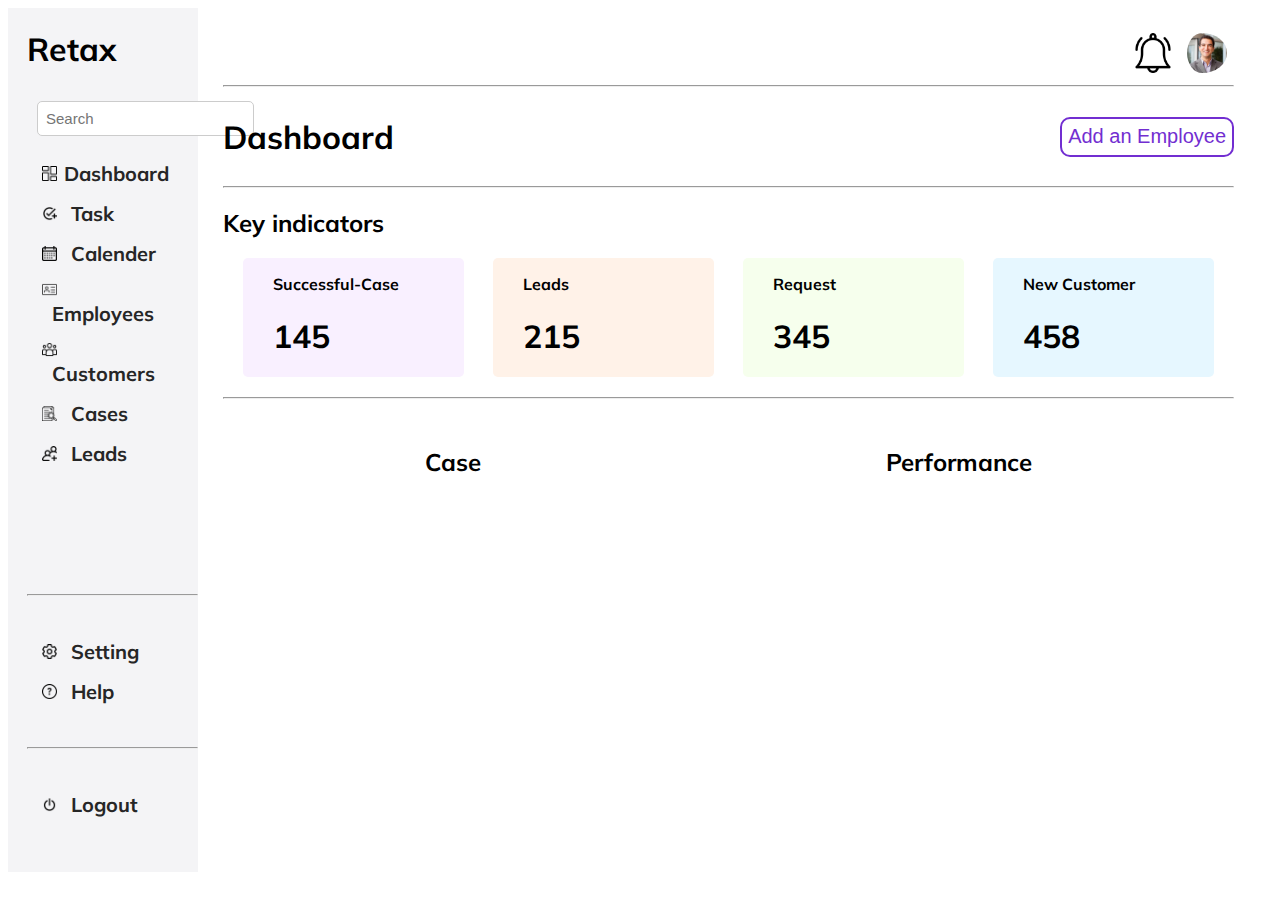
==== index.html @ 21d3f19f "Merge pull request #11 from Anklet9/main" ====
<!DOCTYPE html>
<html lang="en">
  <head>
    <meta charset="UTF-8" />
    <meta http-equiv="X-UA-Compatible" content="IE=edge" />
    <meta name="viewport" content="width=device-width, initial-scale=1.0" />
    <title>Document</title>
    <link rel="stylesheet" href="/style/index.css" />
  </head>
  <body>
    <div class="container">
        <nav id="navbar">
            <div class="nav-child">
              <h1 id="logo">Retax</h1>
              <input type="text" name="search" id="search" placeholder="Search" />
      
              <div  class="link-div">
                <img class="nav-icon" src="/images/dashboard.png" alt="pic" />
                <a class="links" id="dashboard" href="#">Dashboard</a>
              </div>
      
              <div class="link-div">
                <img class="nav-icon" src="/images/task.png" alt="pic" />
                <a class="links" id="task" href="#">Task</a>
              </div>
      
              <div class="link-div">
                <img class="nav-icon" src="/images/calendar.png" alt="pic" />
                <a class="links" id="calender" href="#">Calender</a>
              </div>
      
              <div id="emp-div" class="link-div">
                <img class="nav-icon" src="/images/employees.png" alt="pic" />
                <a class="links" id="employees" href="">Employees</a>
              </div>
      
              <div class="link-div">
                <img class="nav-icon" src="/images/customer.png" alt="pic" />
                <a class="links" id="customers" href="#">Customers</a>
              </div>
      
              <div class="link-div">
                <img class="nav-icon" src="/images/cases.png" alt="pic" />
                <a class="links" id="cases" href="#">Cases</a>
              </div>
      
              <div class="link-div">
                <img class="nav-icon" src="/images/leads.png" alt="pic" />
                <a class="links my-link" id="lead" href="#">Leads</a>
              </div>
      
              <!--Setting logout -->
              
              <div class="bottom-nav">
                  <hr />
                  <br>
                <div class="link-div">
                  <img class="nav-icon" src="/images/setting.png" alt="pic" />
                  <a class="links" id="setting" href="google.com">Setting</a>
                </div>
      
                <div class="link-div">
                  <img class="nav-icon" src="/images/help.png" alt="pic" />
                  <a class="links" id="help" href="#">Help</a>
                </div>
                <br>
                <hr />
                <br>
                <div class="link-div">
                  <img class="nav-icon" src="/images/logout.png" alt="pic" />
                  <a class="links" id="logout" href="#">Logout</a>
                </div>
                <br>
                <br>
              </div>
            </div>
          </nav>



          <!-- Dashboard and data div-->

          <div id="dashboard">
            
              <div id="profile">
                <span class="profile-span">
                    <img class="notification" src="/images/notification.png" alt="">
                <img class="profile-img" src="/images/dummy-profile.png" alt="profile">
                </span>
            </div>
            <hr>

            <!--Main content div start-->

            <div id="dashboard-page">

            <div id="button-div">
                <h1>Dashboard</h1>
                <button id="add-Employee">Add an Employee</button>
            </div>
            <hr>
            <h2>Key indicators</h2>
            <div id="key-indicators">
                
                <div id="successful-case">
                    <p>Successful-Case</p>
                    <h1 id="successful-case-data">145</h1>
                </div>
                <div id="leads">
                    <p>Leads</p>
                    <h1 id="leads-data">215</h1>
                </div>
                <div id="request">
                    <p>Request</p>
                    <h1 id="request-data">345</h1>
                </div>
                <div id="new-customer">
                    <p>New Customer</p>
                    <h1 id="new-customer-data">458</h1>
                </div>
            </div>

            <hr>

            <br>
            <div id="graph-section">
                <div id="graph">
                    <h2>Case</h2>
                </div>
                <div id="percentage">
                    <h2>Performance</h2>
                </div>
            </div>
            </div>
             
            <div id="employees-page">
              <div id="button-div">
                <h1>Employee</h1>
                <button id="add-Employee">Add an Employee</button>
            </div>
            <div id="filterbar">
              <input type="text" name="emp" id="search_emp" placeholder="Search by Name">
              <select name="" id="salary">
                  <option value="">Select Salary Range</option>
                  <option value="25000">less 25000</option>
                  <option value="25000+">25000 - 50000</option>
                  <option value="50000+">50000 - 100000</option>
                  <option value="100000+">100000+</option>
              </select>
              <select name="" id="dept">
                  <option value="">Department</option>
                  <option value="engineering">Engineering</option>
                  <option value="finance">Finance</option>
                  <option value="operations">Operations</option>
                  <option value="marketing">Marketing</option>
              </select>
          </div>
          <br>
          <table CELLSPACING=0>
            <thead>
                <td></td>
                <td>NAME</td>
                <td>POSITION</td>
                <td>DEPARTMENT</td>
                <td>STATUS</td>
                <td>PHONE NUMBER</td>
                <td>EMAIL</td>
                <td></td>
            </thead>
            <tbody>
                <!-- append here all the data -->
            </tbody>
        </table>
        <div id="pagination">
          
        </div>
              


            </div>

          </div>
          
    </div>
    <script src="/script/index.js"></script>
  </body>
</html>
---- style/index.css ----
@import url('https://fonts.googleapis.com/css2?family=Mulish:wght@200;300;400;500;600;700;800;900;1000&display=swap');
body{
  /*  overflow-y: hidden ; */
    font-family: "Mulish";
}
.container{
    display: flex;
}

/* Nav bar CSS */
#navbar{
   
    width: 15%;
    height: 100%;
    background-color: #f4f4f6; 
}

.nav-child{
    margin-left: 10%;
}

#search{
    border-radius: 5px;
    text-decoration: none;
    border: 1px solid #ccc;
    padding: 8px;
    font-size: 15px;
    margin: 10px;
    
}
.link-div{
    margin: 15px;
   
}
.link-div:hover .nav-icon{
   transform: scale(1.5);
}

.nav-icon{
    width: 15px;
}

.links{
    color: #262626;
    text-decoration: none;
    font-size: 20px;
    margin: 10px;
    font-weight: bold;
}
.links:hover{
    color: #722ed1;
}
/*
.my-links:active{
    color: red;
}
*/


.bottom-nav{
    margin-top: 75%;
}

/* left div*/
.profile-span{
    margin-left: 90%;
}
.notification{
    width: 40px;
}
.profile-img{
    width: 40px;
    border-radius: 50%;
    padding-left: 1%;
    
}

#dashboard{
    margin: 2%;
    width: 80%;
}
#button-div{
    display: flex;
    justify-content: space-between;
    align-items: center;
}
#add-Employee{
    border-color: #722ed1;
    border: 2px solid;
    border-radius: 10px;
    font-size: 20px;
    height: 40px;
    color: #722ed1;
    background-color: white;
    

}

#key-indicators{
    display: grid;
    grid-template-columns: repeat(4,1fr);
    gap: 3%;
    margin: 2%;
}

#graph-section{
    display: flex;
    justify-content: space-around;
}


#successful-case{
    font-weight: bold;
    background-color: #f9f0ff;
    padding-left: 30px;
    text-align: start;
    border-radius: 5px;
}

#leads{
    font-weight: bold;
    background-color: #fff2e8;
    padding-left: 30px;
    text-align: start;
    border-radius: 5px;
}

#request{
    font-weight: bold;
    background-color: #f6ffed;
    padding-left: 30px;
    text-align: start;
    border-radius: 5px;
}

#new-customer{
    font-weight: bold;
    background-color: #e6f7ff;
    padding-left: 30px;
    text-align: start;
    border-radius: 5px;
}



/* Employee-Page CSS*/

.active-status{
    color: #52c41a;
    background-color: #f6ffed;
    
}



 /*#search_emp:focus {
    outline: none;
}*/

#search_emp {
    padding: 8px;
    font-size: 16px;
    border-radius: 8px;
    text-align: center;
    color: black;
    border: 1px solid #ccc;
}



select {
    padding: 8px;
    font-size: 16px;
    background-color: #f4f4f6;
    color: black;
    border: 1px solid gray;
    border-radius: 8px;
}

select:focus {
    outline: none;
}

#employees-page{
    display: none;
}
table td:first-child {
    width: 50px; /* Set the desired width for the first (image) column */
}
table {
    text-align: center;
    margin: auto;
    width: 100%;
    
    
    /* border-collapse: collapse; */
}

thead {
    background-color: #f4f4f6;
    color: black;
}
td ,th{
    border-bottom: 1px solid #ddd;
}
td {
    padding: 15px; 
    margin: 0px;
}

tbody {
    background-color: white;
    color: black;
}

#pagination-wrapper {
    display: flex;
    margin-top: 20px;
    column-gap: 20px;
    justify-content: center;
}

#pagination-wrapper button:hover {
    background-color: white;
}

#pagination-wrapper button:focus {
    background-color: #fff;
    color: black;
}

#pagination-wrapper button {
    width: 40px;
    height: 40px;
    background-color: rgb(255, 255, 255);
    color: white;
    font-size: 22px;
    border: none;
    border-radius: 10px;
    margin-right: 5px;
}
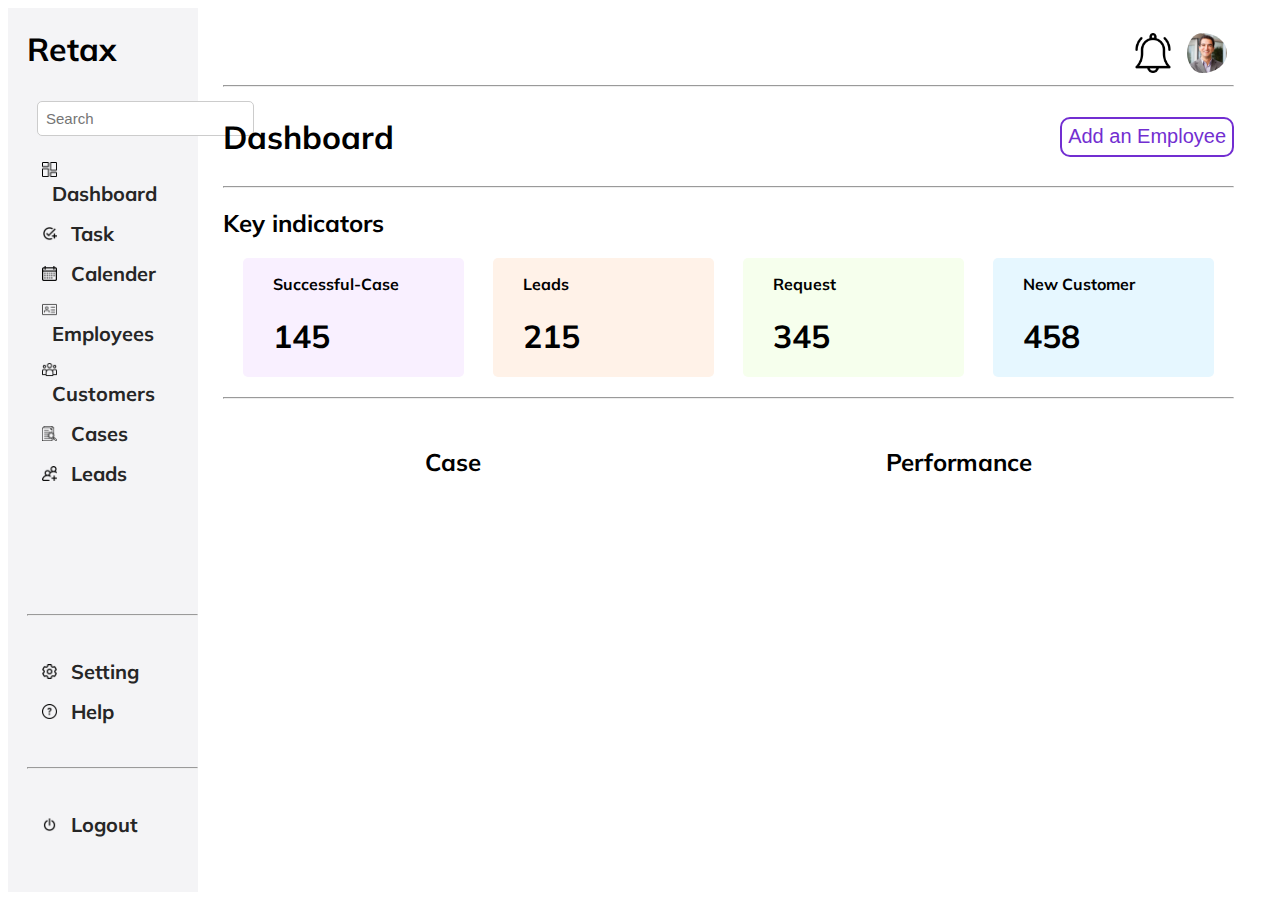
==== commit e485ebd6: "day-3" ====
--- a/index.html
+++ b/index.html
@@ -80,7 +80,7 @@
 
           <!-- Dashboard and data div-->
 
-          <div id="dashboard">
+          <div id="dashboard-div">
             
               <div id="profile">
                 <span class="profile-span">
@@ -96,7 +96,7 @@
 
             <div id="button-div">
                 <h1>Dashboard</h1>
-                <button id="add-Employee">Add an Employee</button>
+                <button  id="add-Employee-dashboard">Add an Employee</button>
             </div>
             <hr>
             <h2>Key indicators</h2>
@@ -136,7 +136,7 @@
             <div id="employees-page">
               <div id="button-div">
                 <h1>Employee</h1>
-                <button id="add-Employee">Add an Employee</button>
+                <button  id="add-Employee-emp">Add an Employee</button>
             </div>
             <div id="filterbar">
               <input type="text" name="emp" id="search_emp" placeholder="Search by Name">
@@ -148,8 +148,9 @@
                   <option value="100000+">100000+</option>
               </select>
               <select name="" id="dept">
+                <option value="">Select Department</option>
                   <option value="">Department</option>
-                  <option value="engineering">Engineering</option>
+                  <option value="sales">Sales</option>
                   <option value="finance">Finance</option>
                   <option value="operations">Operations</option>
                   <option value="marketing">Marketing</option>
@@ -172,16 +173,56 @@
             </tbody>
         </table>
         <div id="pagination">
-          
+
         </div>
               
 
 
             </div>
+
+            <div id="task-page">
+              <!--Please append all task data here ... -->
+            </div>
+            <div id="calender-page">
+              <!--Please append all Calender data here ... -->
+            </div>
+
+            <div id="customers-page">
+              <!--Please append all Customers data here ... -->
+            </div>
+
+            <div id="leads-page">
+              <!--Please append all Leads data here ... -->
+            </div>
+
+            <div id="cases-page">
+              <!--Please append all Cases data here ... -->
+            </div>
+
+            <div id="add-Employee-form">
+              <h1>Add Employee</h1>
+              
+                <label>Department : </label><input type="text" id="emp_dept"><br>
+                <label>Name : </label><input type="text" id="emp_name"><br>
+                <label>Email : </label><input type="email" id="emp_email"><br>
+                <label>Location : </label><input type="text" id="emp_location"><br>
+                <label>Phone : </label><input type="number" id="emp_phone"><br>
+                <label>Location : </label><input type="text" id="emp_location"><br>
+                <label>Start Date : </label><input type="date" id="emp_start_date"><br>
+                <label>Postion : </label><input type="text" id="emp_position"><br>
+                <label>Profile-Pic : </label><input type="text" id="emp_profile"><br>
+                <label>Status : </label><input type="text" id="emp_status"><br>
+                <button id="emp_submit">Submit</button>
+                <button id="emp_cancel">Cancel</button>
+              </form>
+            </div>
+
+
 
           </div>
           
     </div>
     <script src="/script/index.js"></script>
+    <script src="/script/employee.js"></script>
   </body>
 </html>
--- a/style/index.css
+++ b/style/index.css
@@ -1,6 +1,6 @@
 @import url('https://fonts.googleapis.com/css2?family=Mulish:wght@200;300;400;500;600;700;800;900;1000&display=swap');
 body{
-  /*  overflow-y: hidden ; */
+    overflow-y: hidden ; 
     font-family: "Mulish";
 }
 .container{
@@ -75,7 +75,7 @@
     
 }
 
-#dashboard{
+#dashboard-div{
     margin: 2%;
     width: 80%;
 }
@@ -84,7 +84,7 @@
     justify-content: space-between;
     align-items: center;
 }
-#add-Employee{
+#add-Employee-emp{
     border-color: #722ed1;
     border: 2px solid;
     border-radius: 10px;
@@ -92,8 +92,15 @@
     height: 40px;
     color: #722ed1;
     background-color: white;
-    
-
+}
+#add-Employee-dashboard{
+    border-color: #722ed1;
+    border: 2px solid;
+    border-radius: 10px;
+    font-size: 20px;
+    height: 40px;
+    color: #722ed1;
+    background-color: white;
 }
 
 #key-indicators{
@@ -241,7 +248,11 @@
 }
 
 
-
+/* Form of employee */
+
+#add-Employee-form{
+    display: none;
+}
 
 
    